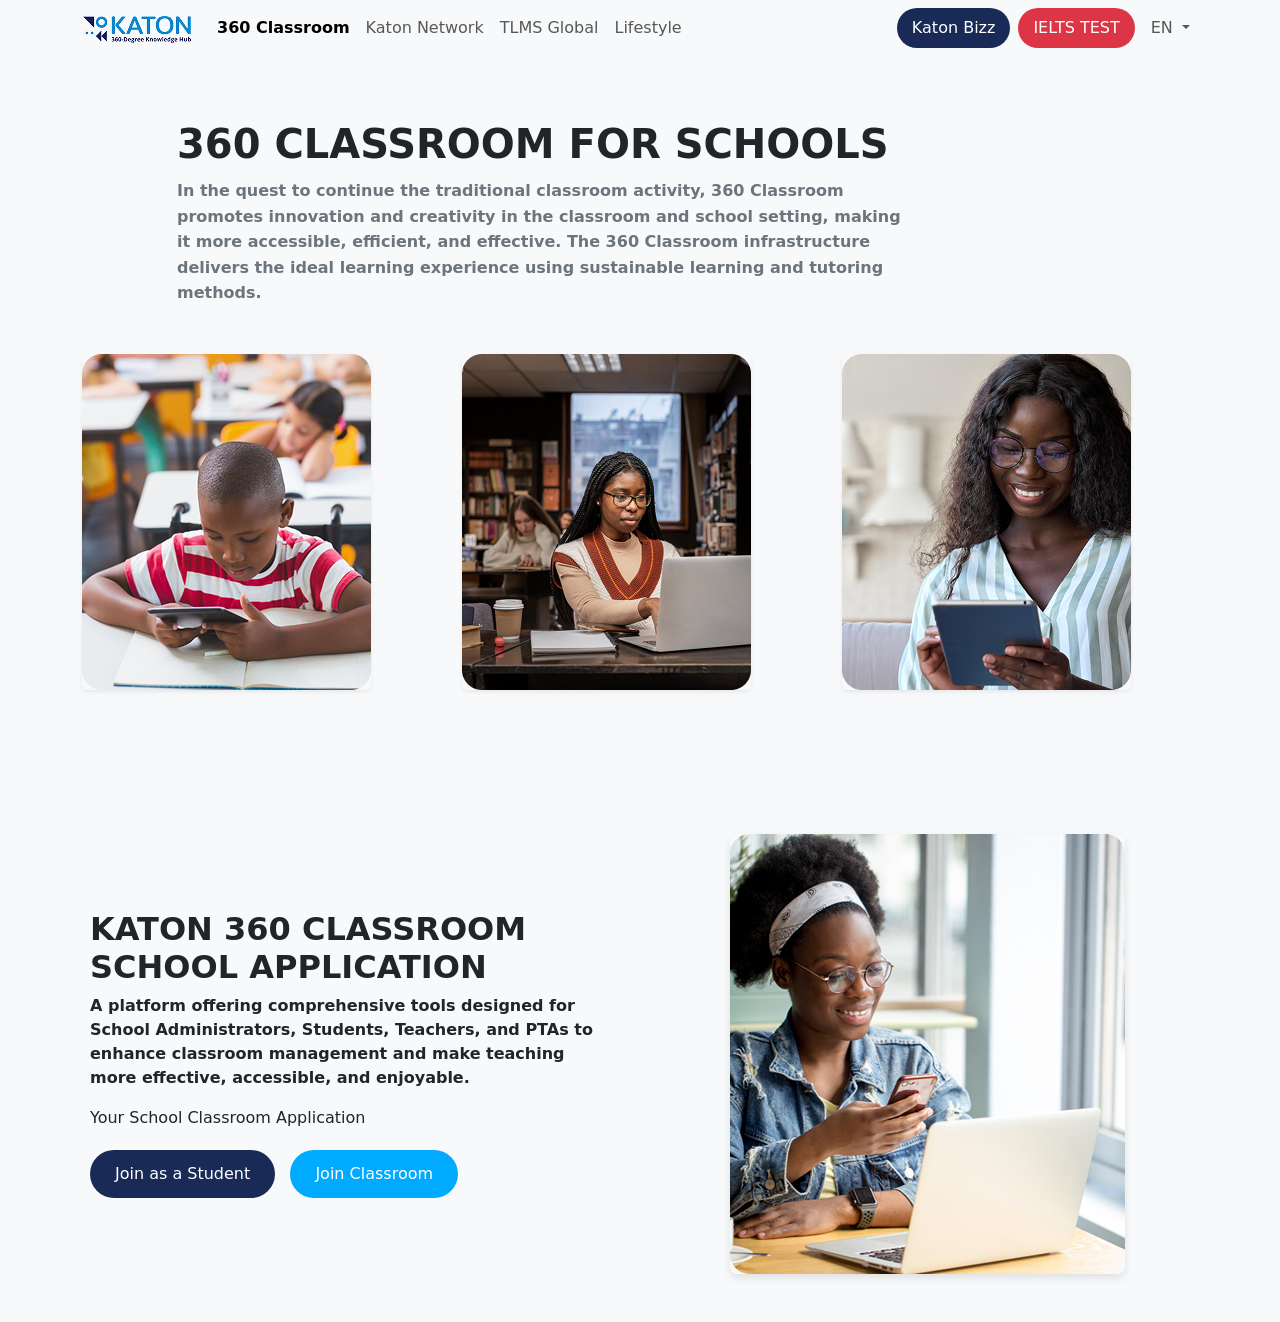
==== index.html @ 0f3f7c0f "Add 360-degree classroom feature to Katon School Application" ====
<!DOCTYPE html>
<html lang="en">
<head>
    <meta charset="UTF-8">
    <meta name="viewport" content="width=device-width, initial-scale=1.0">
    <title>360 Classroom for Schools</title>
    <link href="https://cdn.jsdelivr.net/npm/bootstrap@5.3.0/dist/css/bootstrap.min.css" rel="stylesheet">
    <link rel="stylesheet" href="index.css">
</head>
<body>
<nav class="navbar navbar-expand-lg navbar-light bg-light fixed-top">
        <div class="container">
            <a class="navbar-brand" href="#">
                <img src="images/katon.png" alt="KATON Logo" height="27">
            </a>
            <button class="navbar-toggler" type="button" data-bs-toggle="collapse" data-bs-target="#navbarNav" aria-controls="navbarNav" aria-expanded="false" aria-label="Toggle navigation">
                <span class="navbar-toggler-icon"></span>
            </button>
            <div class="collapse navbar-collapse" id="navbarNav">
                <ul class="navbar-nav me-auto">
                    <li class="nav-item">
                        <a class="nav-link active" aria-current="page" href="360-classroom.html"><strong>360 Classroom</strong></a>
                    </li>
                    <li class="nav-item">
                        <a class="nav-link" href="katon-network.html">Katon Network</a>
                    </li>
                    <li class="nav-item">
                        <a class="nav-link" href="tlms-global.html">TLMS Global</a>
                    </li>
                    <li class="nav-item">
                        <a class="nav-link" href="lifestyle.html">Lifestyle</a>
                    </li>
                </ul>
                <ul class="navbar-nav">
                    <li class="nav-item">
                        <a class="nav-link" style="background-color: #192a56; color: white; border-radius: 25px; padding: 8px 15px;" href="#">Katon Bizz</a>
                    </li>
                    <li class="nav-item ms-2">
                        <a class="nav-link" style="background-color: #dc3545; color: white; border-radius: 25px; padding: 8px 15px;" href="#">IELTS TEST</a>
                    </li>
                    
                    <li class="nav-item dropdown ms-2">
                        <a class="nav-link dropdown-toggle" href="#" id="navbarDropdownLang" role="button" data-bs-toggle="dropdown" aria-expanded="false">
                            EN
                        </a>
                        <ul class="dropdown-menu" aria-labelledby="navbarDropdownLang">
                            <li><a class="dropdown-item" href="#">ENGLISH</a></li>
                            <li><a class="dropdown-item" href="#">FRENCH</a></li>
                            <li><a class="dropdown-item" href="#">PORTUGUESE</a></li>
                        </ul>
                    </li>
                </ul>
            </div>
        </div>
    </nav>
    <section class="katon-hero py-5">
        <div class="decorative-elements">
            <div class="container mt-5 pt-4">
              <div class="row">
                <div class="col-md-8 offset-md-1" style="display: flex; flex-direction: column; justify-content: center;">
                  <h1 class="display-4 fw-bold" style="font-size: 2.5rem; margin-bottom: 10px;">360 CLASSROOM FOR SCHOOLS</h1>
                  <p class="fw-bold" style="color: #6c757d; line-height: 1.6; margin-bottom: 0; max-width: 100%;">In the quest to continue the traditional classroom activity, 360 Classroom promotes innovation and creativity in the classroom and school setting, making it more accessible, efficient, and effective. The 360 Classroom infrastructure delivers the ideal learning experience using sustainable learning and tutoring methods.</p>
                </div>
              </div>
            </div>
          
            <div class="dot dot-red"></div>
            <div class="dot dot-blue"></div>
            <div class="dot dot-yellow"></div>
            <div class="dot dot-purple"></div>
            <div class="star"><i class="bi bi-star-fill"></i></div> <div class="chat-bubble"><i class="bi bi-chat-dots-fill"></i></div> </div>
          
          <div class="container py-5">
            <div class="row row-cols-1 row-cols-md-3 g-4">
              <div class="col">
                <img src="images/digital learning.png" alt="Classroom Activity 1" class="img-fluid rounded shadow-sm" style="border-radius: 10px; box-shadow: 0 0 10px rgba(0, 0, 0, 0.1);">
              </div>
              <div class="col">
                <img src="images/studymode .png" alt="Classroom Activity 2" class="img-fluid rounded shadow-sm" style="border-radius: 10px; box-shadow: 0 0 10px rgba(0, 0, 0, 0.1);">
              </div>
              <div class="col">
                <img src="images/digital device .png" alt="Classroom Activity 3" class="img-fluid rounded shadow-sm" style="border-radius: 10px; box-shadow: 0 0 10px rgba(0, 0, 0, 0.1);">
              </div>
            </div>
          </div>
          </section>

    <section class="katon-hero py-5">
        <div class="container">
            <div class="katon-hero-content">
                <div class="katon-hero-text">
                    <h2 class="fw-bold">KATON 360 CLASSROOM SCHOOL APPLICATION</h2>
                    <p class="fw-bold">A platform offering comprehensive tools designed for School Administrators, Students, Teachers, and PTAs to enhance classroom management and make teaching more effective, accessible, and enjoyable.</p>
                    <p>Your School Classroom Application</p>
                    <div class="katon-hero-buttons">
                        <a href="#" class="button student-button">Join as a Student</a>
                        <a href="#" class="button classroom-button">Join Classroom</a>
                    </div>
                </div>
                <div class="katon-hero-image">
                    <img src="images/techconnect.png" alt="Katon 360 Classroom Application">
                </div>
            </div>
        </div>
    </section> 
    

        <script src="script.js"></script>
    


    <script src="https://cdn.jsdelivr.net/npm/bootstrap@5.3.0/dist/js/bootstrap.bundle.min.js"></script>
</body>
</html>
---- index.css ----
@media (max-width: 991.98px) {
    .navbar-expand-lg .navbar-toggler {
        display: block;
    }

    .navbar-collapse {
        display: none !important; 
        position: absolute;
        top: 100%;
        left: 0;
        width: 100%;
        background-color: #f8f9fa;
        box-shadow: 0 8px 16px rgba(0, 0, 0, 0.1);
        z-index: 1000;
    }

    .navbar-collapse.show {
        display: block !important;
    }

    .navbar-nav {
        flex-direction: column;
    }

    .navbar-nav.me-auto {
        margin-right: 0 !important;
        margin-bottom: 1rem;
    }

    .navbar-nav .nav-item {
        margin-left: 0;
        border-bottom: 1px solid #eee;
    }

    .navbar-nav .nav-link {
        padding: 0.75rem 1rem;
    }

    .navbar-nav:last-child {
        margin-left: 0 !important;
    }

    .navbar-nav:last-child .nav-item {
        margin-left: 0;
        margin-bottom: 0.5rem;
    }

    .dropdown-menu {
        position: static;
        border: none;
        box-shadow: none;
        padding-left: 1rem;
    }

    .ms-2 {
        margin-left: 0 !important;
    }

    .mt-5 {
        margin-top: 1rem !important; 
    }

    .pt-4 {
        padding-top: 0 !important; 
    }

    .row {
        flex-direction: column; 
    }

    .col-md-8 {
        width: 100%;
    }

    .offset-md-1 {
        margin-left: 0;
    }

    .display-4 {
        font-size: 2rem !important;
    }
}

/* 360classroom media query */


/* Media query for small screens (phones - below 768px) */
@media (max-width: 767.98px) {
    .container.py-5 {
        padding-top: 1.5rem !important;
        padding-bottom: 1.5rem !important;
    }

    .row.row-cols-1 > .col {
        width: 100%;
    }
}

/* Media query for medium screens (tablets - 768px and up) */
@media (min-width: 768px) and (max-width: 991.98px) {
    .row.row-cols-md-3 > .col {
        width: calc(100% / 2); /* Display 2 columns on medium screens */
        flex: 0 0 auto;
    }
}

/* Media query for large screens (desktops - 992px and up) */
@media (min-width: 992px) {
    .row.row-cols-md-3 > .col {
        width: calc(100% / 3);
        flex: 0 0 auto;
    }
}

/* Katon 360 classroom school application */



.navbar-nav .nav-link.active {
    color: black !important;
}
@media (max-width: 992px) {
    .offset-md-1 {
        margin-left: 0 !important;
    }
    .col-md-8 {
        width: 100% !important;
    }
    .container.mt-5.pt-4 .row .col-md-8 {
        margin-top: 60px;
        padding-left: 15px;
        padding-right: 15px;
    }
    .container.mt-5.pt-4 .row .col-md-8,
    .container.mt-5.pt-4 .row .col-md-8 > div {
        width: 100% !important;
        margin-left: 0 !important;
        margin-right: 0 !important;
        height: auto !important;
        display: block !important;
        text-align: center;
    }
    .container.mt-5.pt-4 .row .col-md-8 h1 {
        font-size: 2rem !important;
    }
    .container.mt-5.pt-4 .row .col-md-8 p {
        font-size: 0.9rem !important;
    }
}
@media (max-width: 768px) {
    .row-cols-md-3 {
        grid-template-columns: repeat(2, 1fr);
    }
    .katon-hero {
        padding: 30px 0;
    }
    .katon-hero-content {
        flex-direction: column;
        text-align: center;
    }
    .katon-hero-text {
        padding-right: 0;
        margin-bottom: 20px;
    }
    .katon-hero-image {
        max-width: 100%;
    }
    .katon-hero-buttons {
        text-align: center;
    }
    .katon-hero-buttons .button {
        display: block;
        width: 200px;
        margin: 10px auto;
    }
}
@media (max-width: 576px) {
    .row-cols-md-3 {
        grid-template-columns: 1fr;
    }
}
.katon-hero {
    background-color: #f8f9fa;
    padding: 50px 0;
}
.katon-hero-content {
    max-width: 1100px;
    margin: 0 auto;
    display: flex;
    align-items: center;
    justify-content: space-between;
    gap: 30px;
}
.katon-hero-text {
    flex: 1;
    padding-right: 20px;
}
.katon-hero-image {
    flex: 1;
    text-align: center;
}
.katon-hero-image img {
    max-width: 80%;
    height: auto;
    border-radius: 8px;
    box-shadow: 0 4px 8px rgba(0, 0, 0, 0.1);
}
.katon-hero-buttons {
    margin-top: 20px;
}
.katon-hero-buttons .button {
    border: none;
    padding: 12px 25px;
    border-radius: 30px;
    font-size: 1em;
    cursor: pointer;
    color: white;
    text-decoration: none;
    display: inline-block;
    margin-right: 10px;
}
.katon-hero-buttons .student-button {
    background-color: #192a56;
}
.katon-hero-buttons .classroom-button {
    background-color: #00aaff;
}
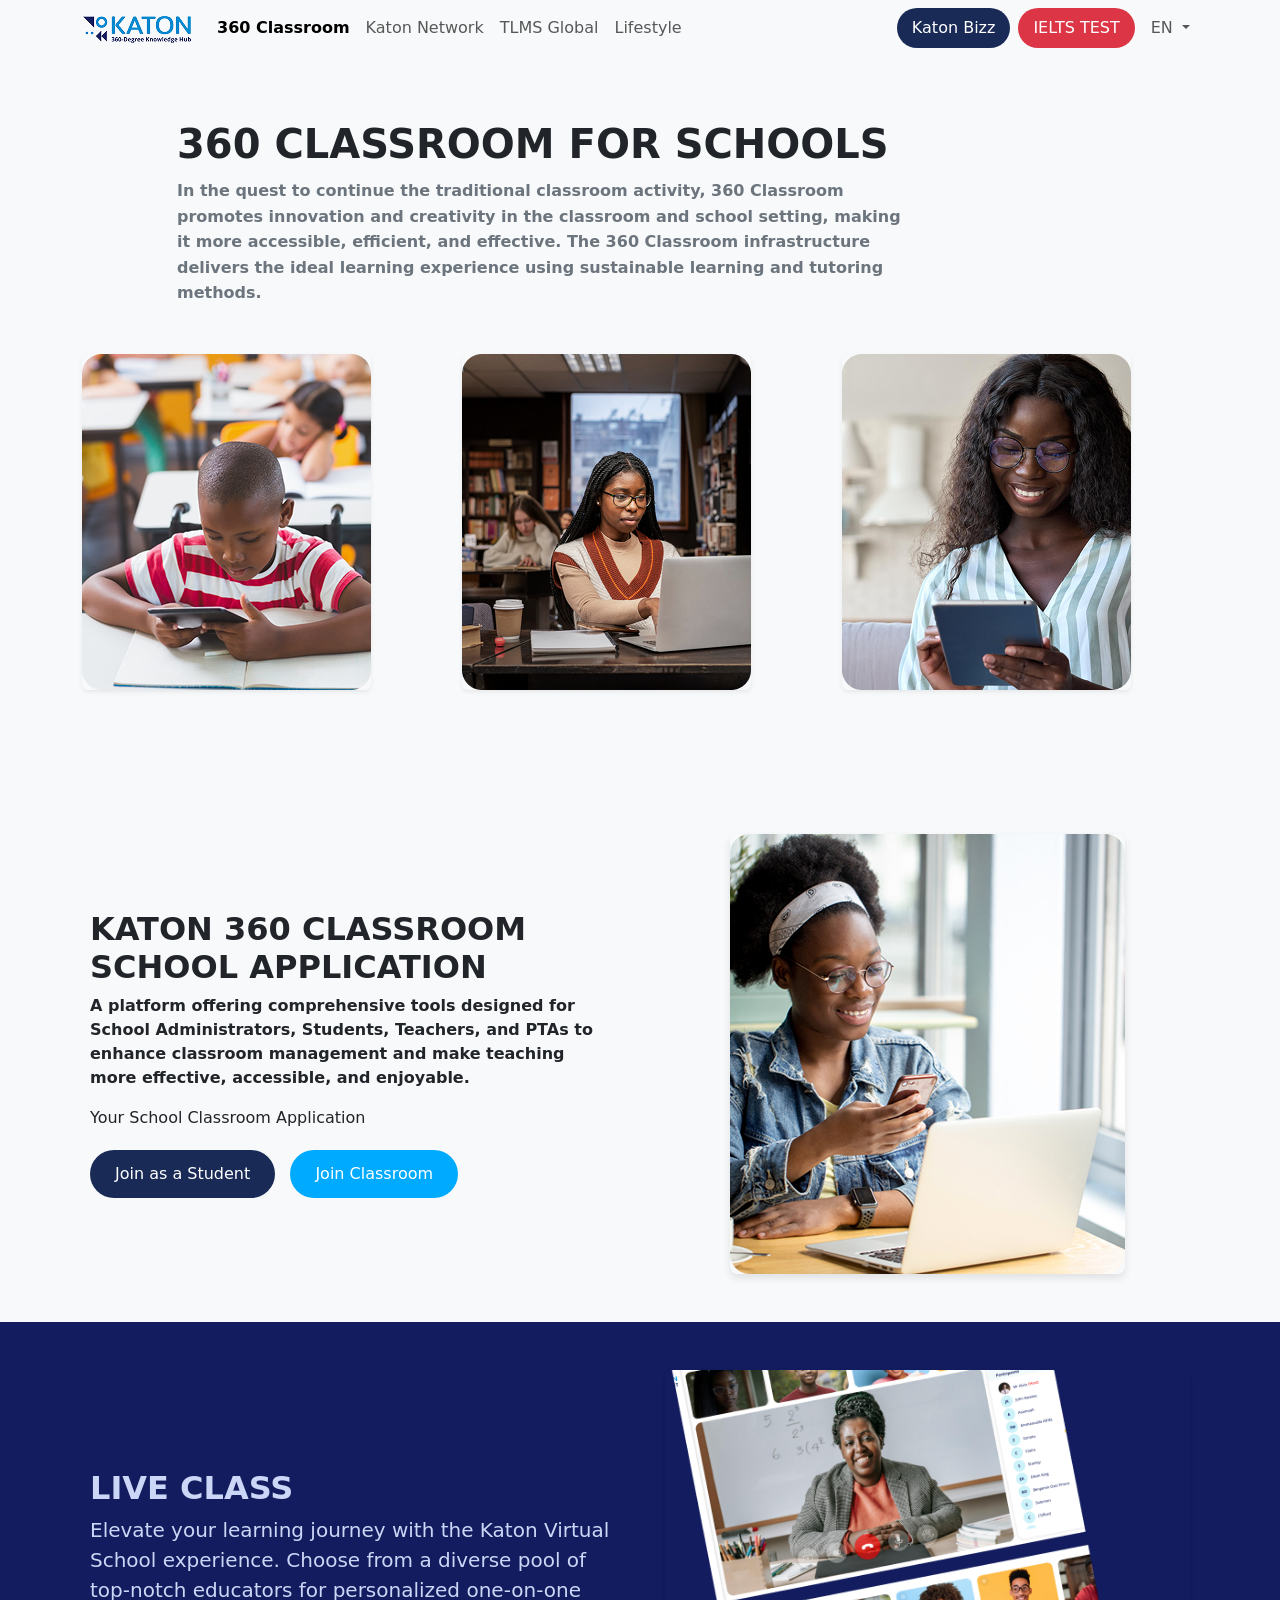
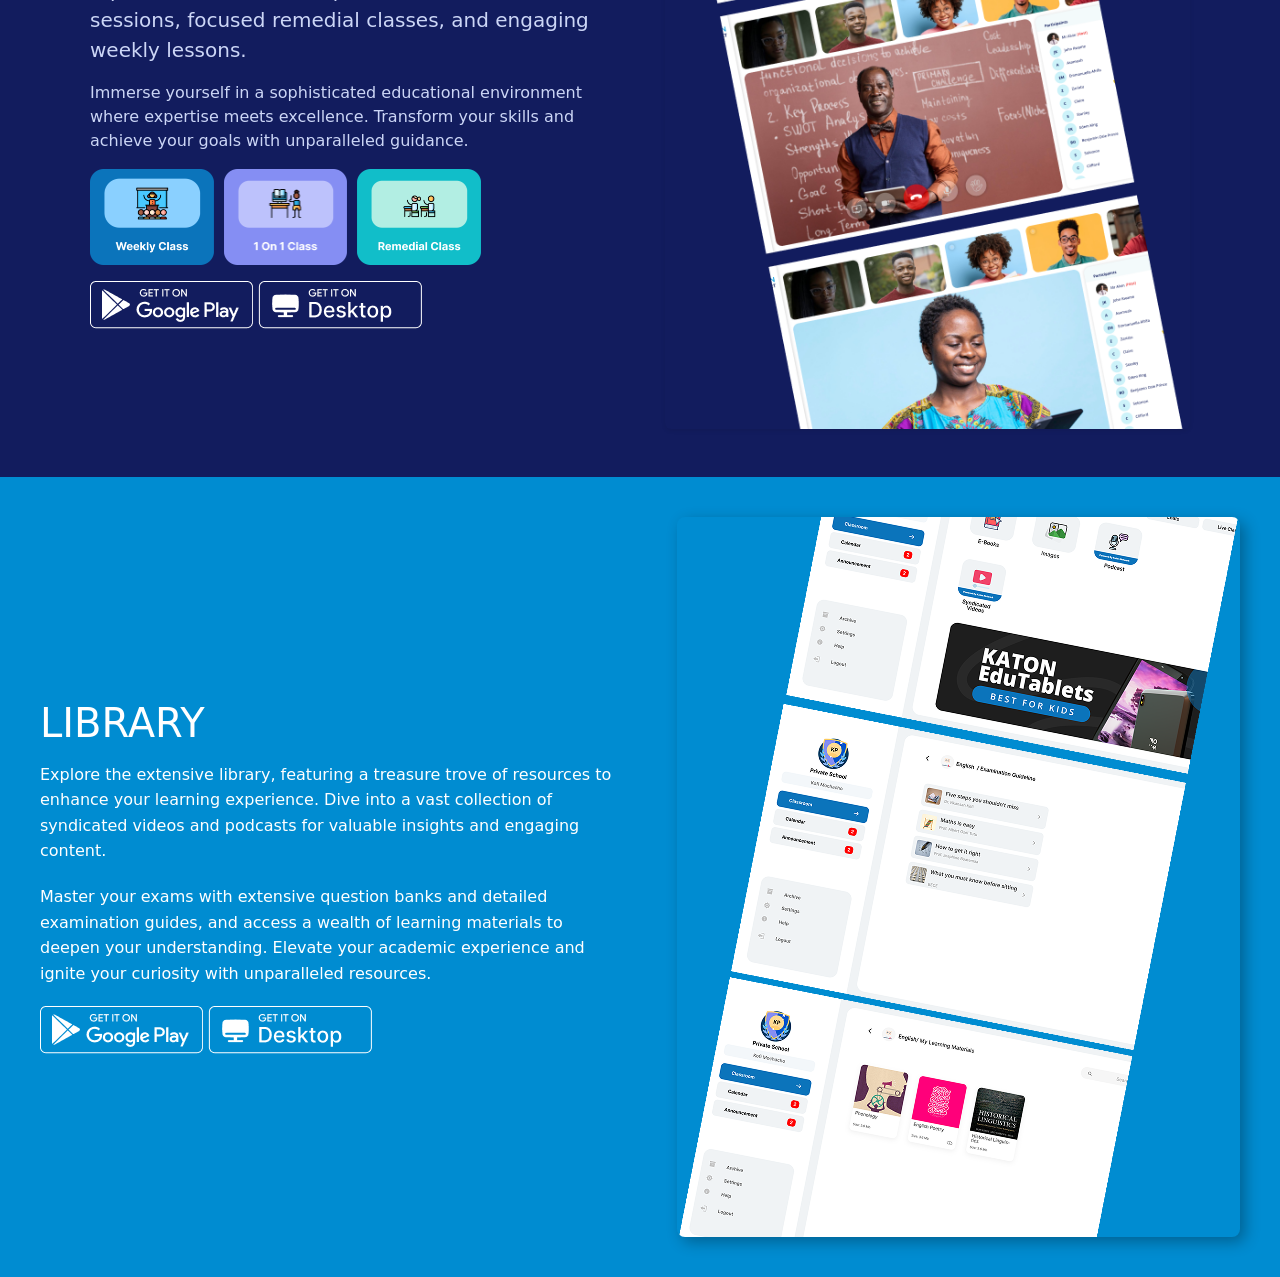
==== commit f0f7cfd0: "Added live class and library feature" ====
--- a/index.html
+++ b/index.html
@@ -1,4 +1,4 @@
-<!DOCTYPE html>
+ <!DOCTYPE html>
 <html lang="en">
 <head>
     <meta charset="UTF-8">
@@ -105,7 +105,55 @@
     </section> 
     
 
-        <script src="script.js"></script>
+    <section class="live-class-section py-5" style="background-color: #121C5E;">
+        <div class="live-class-container">
+            <div class="live-class-text">
+                <h2 class="fw-bold">LIVE CLASS</h2>
+                <p class="lead">Elevate your learning journey with the Katon Virtual School experience. Choose from a diverse pool of top-notch educators for personalized one-on-one sessions, focused remedial classes, and engaging weekly lessons.</p>
+                <p>Immerse yourself in a sophisticated educational environment where expertise meets excellence. Transform your skills and achieve your goals with unparalleled guidance.</p>
+                <div class="live-class-buttons">
+                    <img src="images/weekly class.png" alt="Weekly Class Icon" style="width: 123.53px; height: 96px; vertical-align: middle; margin-right: 5px;">
+                    <img src="images/onetoone.png" alt="One to One" style="width: 123.53px; height: 96px; vertical-align: middle; margin-right: 5px;">
+                    <img src="images/remedial.png" alt="Remedial Class" style="width: 123.53px; height: 96px; vertical-align: middle; margin-right: 5px;">
+                  
+                </div>
+                <div class="live-class-buttons mt-3">
+                    <img src="images/Google.png" alt="Get it on Google Play and Desktop" style="max-width: 300px; height: auto;">
+                    <img src="images/Desktop.png" alt="Get it on Google Play and Desktop" style="max-width: 300px; height: auto;">
+                </div>
+            </div>
+            <div class="live-class-image">
+                <img src="images/Mask group.png" alt="Live Class Mockup" class="img-fluid rounded shadow-sm">
+            </div>
+        </div>
+    </section>
+
+    
+
+    <section style="background-color: #008CD1; color: white; padding: 40px 20px; overflow: hidden;">
+        <div style="max-width: 1200px; margin: 0 auto; display: flex; align-items: center;">
+            <div style="flex: 1; padding-right: 30px;">
+                <h2 style="font-size: 2.5em; margin-bottom: 15px;">LIBRARY</h2>
+                <p style="line-height: 1.6; margin-bottom: 20px;">
+                    Explore the extensive library, featuring a treasure trove of resources to enhance your learning experience. Dive
+                    into a vast collection of syndicated videos and podcasts for valuable insights and engaging content.
+                </p>
+                <p style="line-height: 1.6; margin-bottom: 20px;">
+                    Master your exams with extensive question banks and detailed examination guides, and access a wealth of
+                    learning materials to deepen your understanding. Elevate your academic experience and ignite your
+                    curiosity with unparalleled resources.
+                </p>
+                <div style="margin-top: 20px;">
+                    <img src="images/Google.png" alt="Get it on Google Play and Desktop" style="max-width: 400px; height: auto;">
+                    <img src="images/Desktop.png" alt="Get it on Google Play and Desktop" style="max-width: 300px; height: auto;">
+                </div>
+            </div>
+            <div style="flex: 1; text-align: right;">
+                <img src="images/library.png" alt="Library Interface" style="max-width: 100%; height: auto; border-radius: 8px; box-shadow: 5px 5px 15px rgba(0, 0, 0, 0.3);">
+            </div>
+        </div>
+    </section>
+    <script src="script.js"></script>
     
 
 
--- a/index.css
+++ b/index.css
@@ -226,3 +226,124 @@
     background-color: #00aaff;
 }
 
+.live-class-section {
+    padding: 60px 0;
+    background-color: #0a192f; 
+    color: #ccd6f6;
+}
+
+.live-class-container {
+    max-width: 1100px;
+    margin: 0 auto;
+    display: flex;
+    align-items: center;
+    justify-content: space-between;
+    gap: 30px;
+}
+
+.live-class-text {
+    flex: 1;
+    padding-right: 20px;
+}
+
+.live-class-image {
+    flex: 1;
+    text-align: center;
+}
+
+.live-class-image img {
+    max-width: 100%;
+    height: auto;
+    border-radius: 8px;
+    box-shadow: 0 4px 8px rgba(0, 0, 0, 0.2);
+}
+
+.live-class-buttons a {
+    display: inline-block;
+    margin-right: 10px;
+    margin-top: 15px;
+    text-decoration: none;
+    color: #ccd6f6;
+    border: 1px solid #64ffda;
+    padding: 10px 20px;
+    border-radius: 5px;
+}
+
+.live-class-buttons a:hover {
+    background-color: rgba(100, 255, 218, 0.1);
+}
+
+@media (max-width: 768px) {
+    .live-class-container {
+        flex-direction: column;
+        text-align: center;
+    }
+    .live-class-text {
+        padding-right: 0;
+        margin-bottom: 30px;
+    }
+    .live-class-buttons {
+        text-align: center;
+    }
+    .live-class-buttons a {
+        display: block;
+        width: 200px;
+        margin: 10px auto;
+    }
+}
+ /* library */
+ /* Styles for smaller screens  */
+@media (max-width: 768px) {
+    section {
+      padding: 30px 15px;
+    }
+  
+    .container { 
+      flex-direction: column; 
+      align-items: center; 
+    }
+  
+    .text-column { 
+      padding-right: 0; 
+      text-align: center; 
+      margin-bottom: 30px;
+    }
+  
+    .text-column h2 {
+      font-size: 2em; 
+    }
+  
+    .image-column { 
+      text-align: center; 
+    }
+  
+    .app-badges img {
+      max-width: 80%;
+      height: auto;
+      margin: 5px; 
+    }
+  
+    .library-image img {
+      max-width: 80%; 
+      height: auto;
+    }
+  }
+  
+  /* Styles for even smaller screens  */
+  @media (max-width: 576px) {
+    section {
+      padding: 20px 10px; 
+    }
+  
+    .text-column h2 {
+      font-size: 1.75em;
+    }
+  
+    .app-badges img {
+      max-width: 95%;
+    }
+  
+    .library-image img {
+      max-width: 95%; 
+    }
+  }
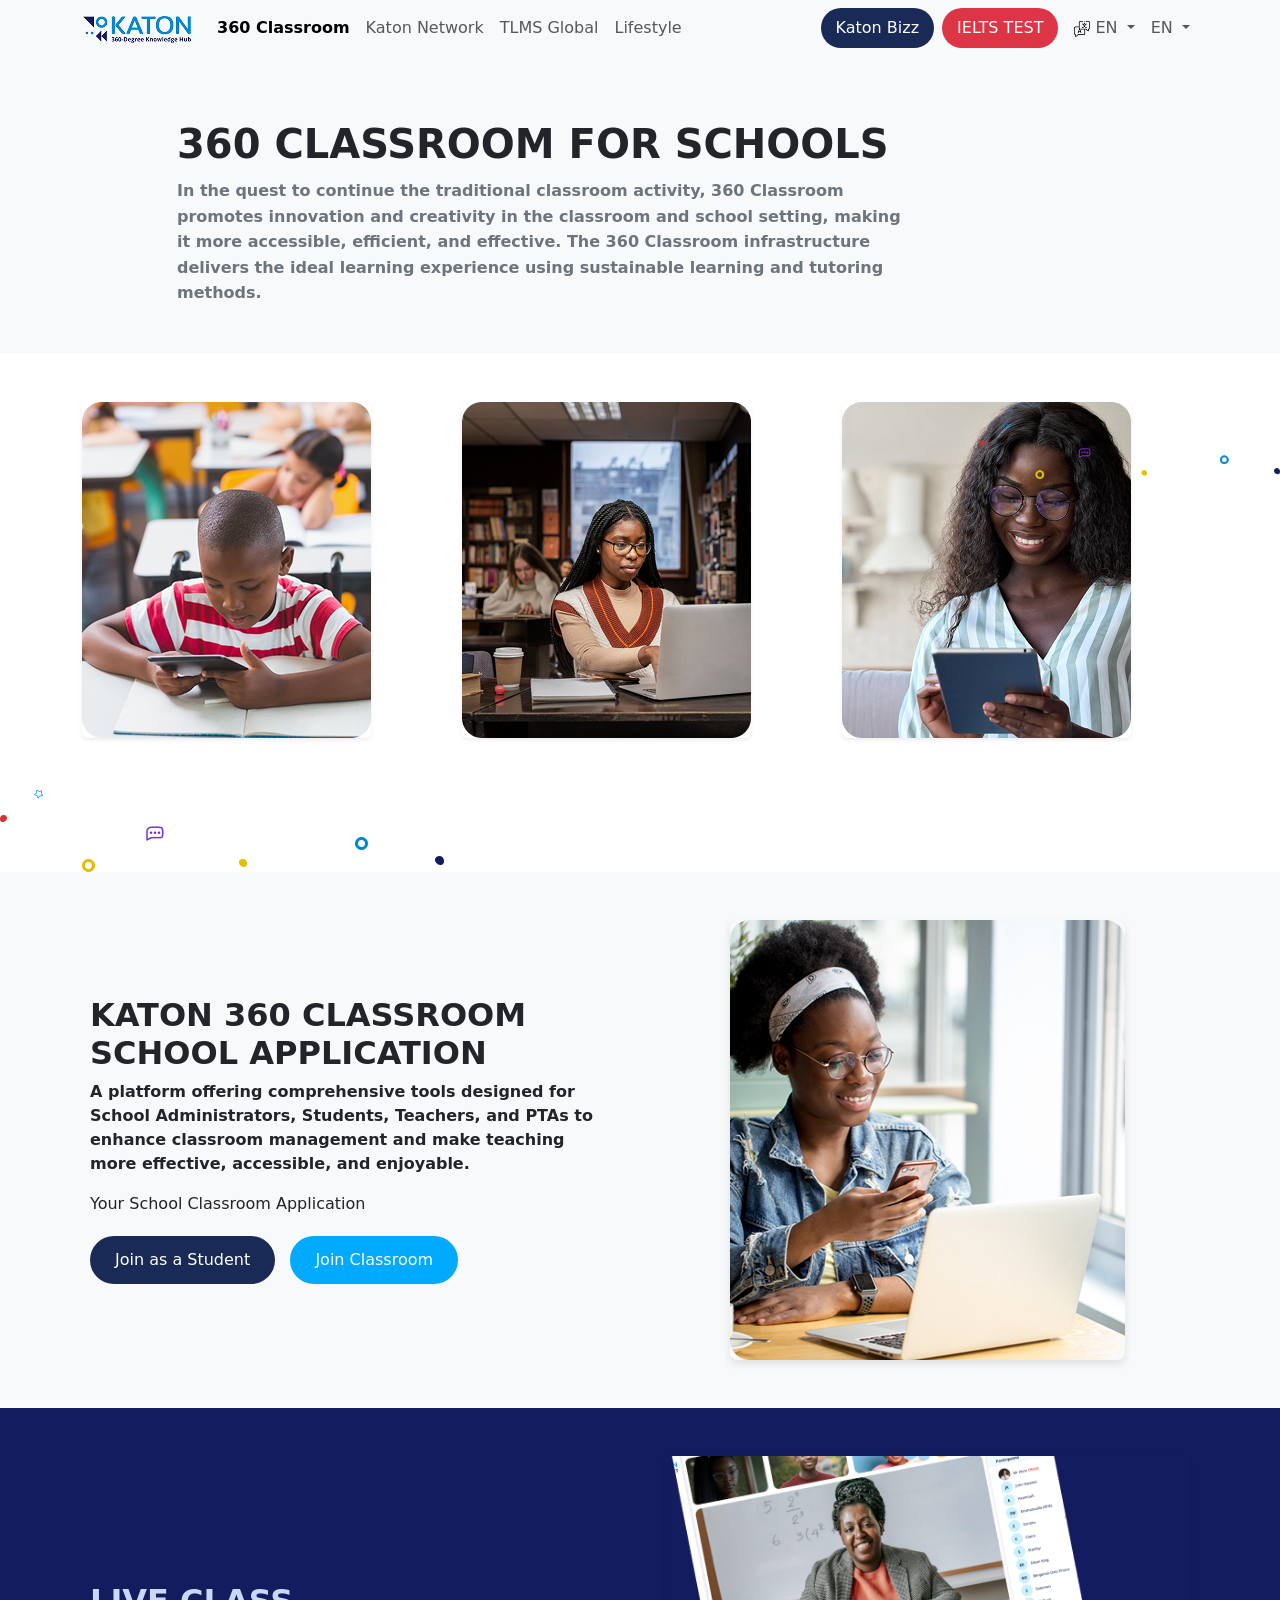
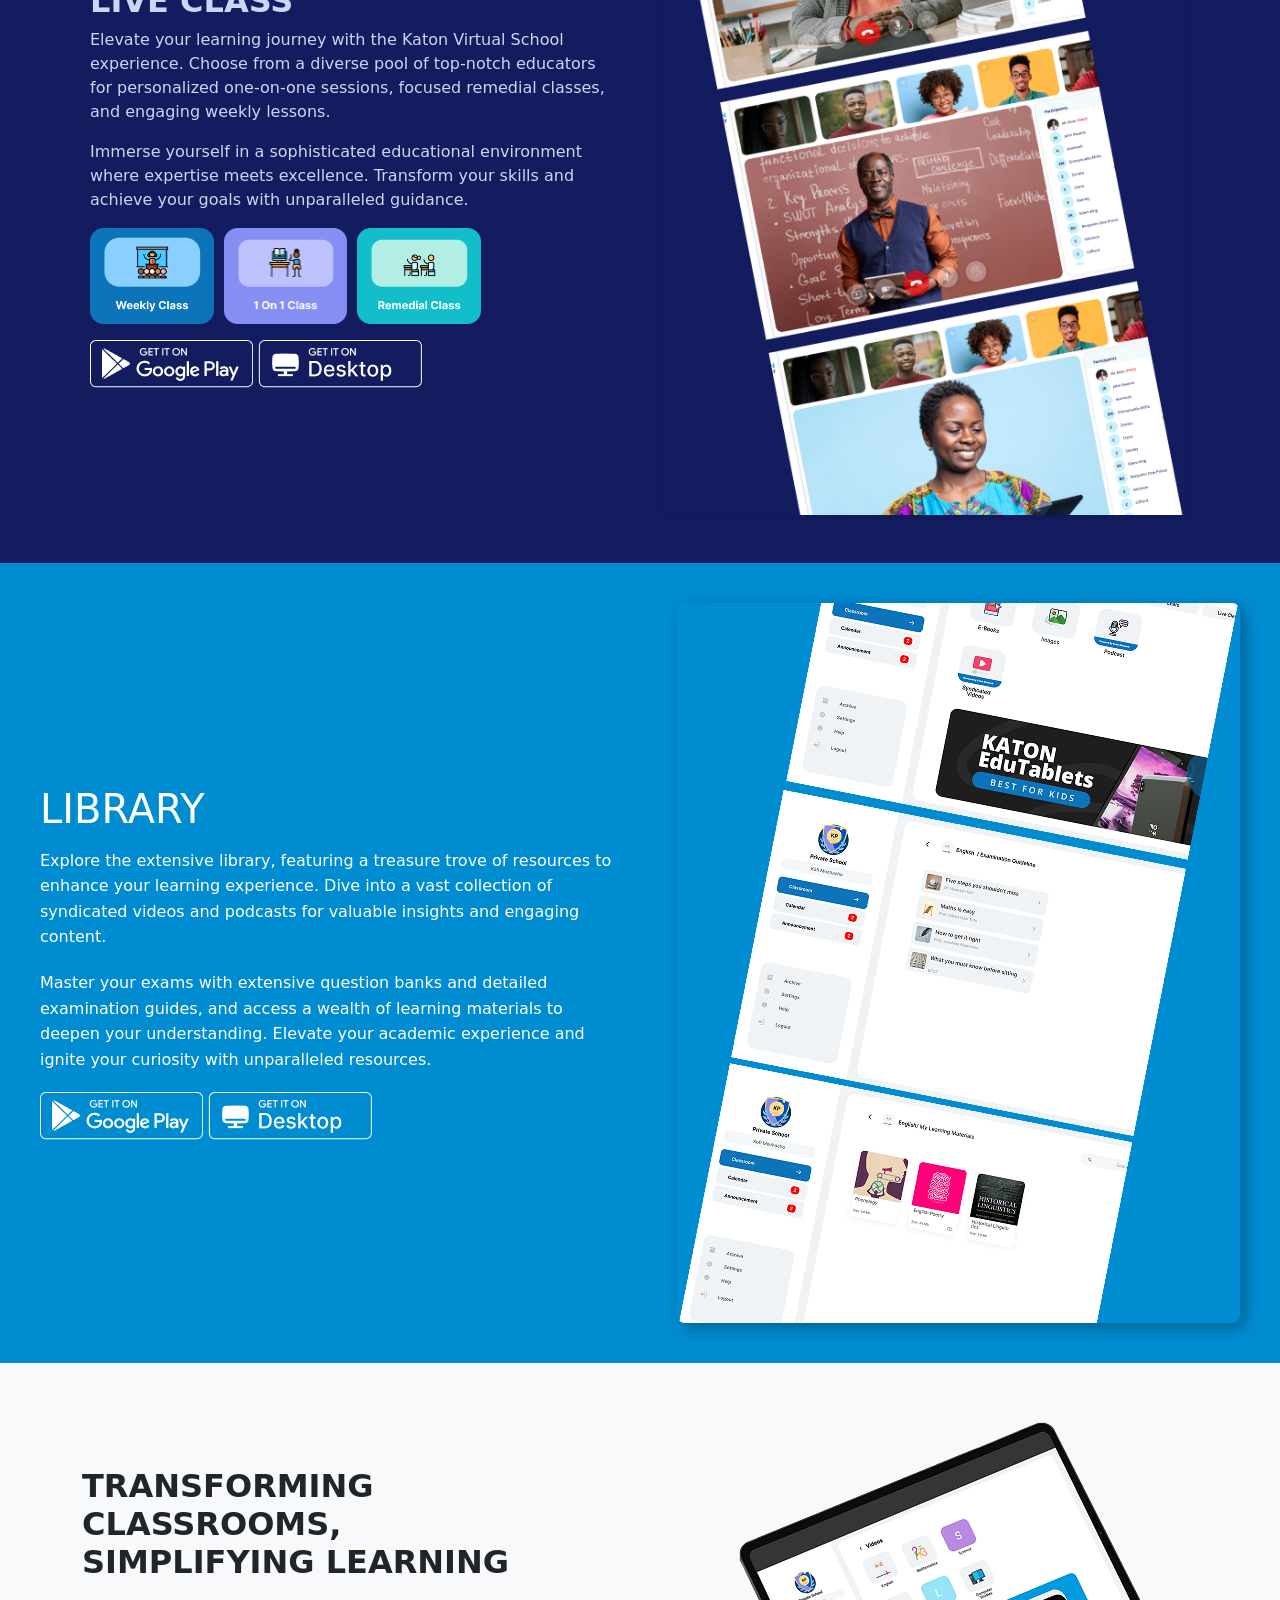
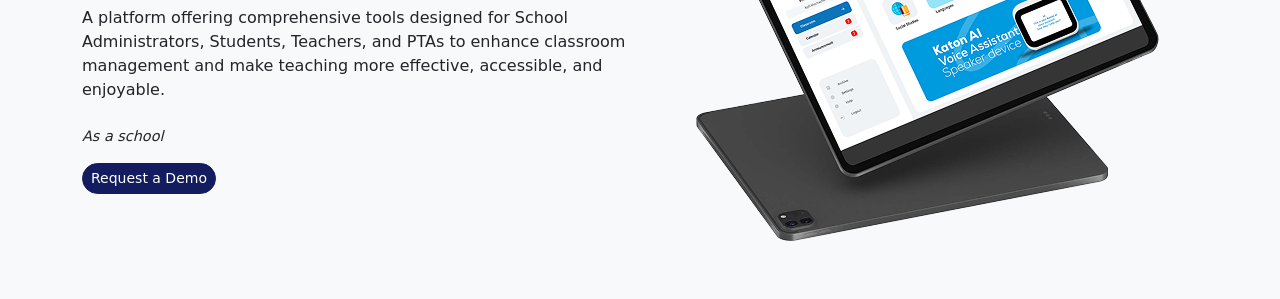
==== commit 7b04f97c: "Transforming Classroom" ====
--- a/index.html
+++ b/index.html
@@ -32,43 +32,56 @@
                     </li>
                 </ul>
                 <ul class="navbar-nav">
-                    <li class="nav-item">
+                     <li class="nav-item">
                         <a class="nav-link" style="background-color: #192a56; color: white; border-radius: 25px; padding: 8px 15px;" href="#">Katon Bizz</a>
-                    </li>
-                    <li class="nav-item ms-2">
+                    </li> 
+                     <li class="nav-item ms-2">
                         <a class="nav-link" style="background-color: #dc3545; color: white; border-radius: 25px; padding: 8px 15px;" href="#">IELTS TEST</a>
-                    </li>
-                    
+                    </li>  
+                   
                     <li class="nav-item dropdown ms-2">
                         <a class="nav-link dropdown-toggle" href="#" id="navbarDropdownLang" role="button" data-bs-toggle="dropdown" aria-expanded="false">
-                            EN
+                            <img src="images/Enicon.png" alt="Language" > EN
                         </a>
-                        <ul class="dropdown-menu" aria-labelledby="navbarDropdownLang">
-                            <li><a class="dropdown-item" href="#">ENGLISH</a></li>
-                            <li><a class="dropdown-item" href="#">FRENCH</a></li>
-                            <li><a class="dropdown-item" href="#">PORTUGUESE</a></li>
-                        </ul>
+                    </li>
+                    
+                        </a>
+                        <li class="nav-item dropdown">
+                            <a class="nav-link dropdown-toggle" href="#" id="navbarDropdownLang" role="button" data-bs-toggle="dropdown" aria-expanded="false">
+                                EN <span class="dropdown-arrow"></span> <span class="visually-hidden">Language</span>
+                            </a>
+                            <ul class="dropdown-menu" aria-labelledby="navbarDropdownLang">
+                                <li><a class="dropdown-item" href="#">ENGLISH</a></li>
+                                <li><a class="dropdown-item" href="#">FRENCH</a></li>
+                                <li><a class="dropdown-item" href="#">PORTUGUESE</a></li>
+                            </ul>
+                        </li>
                     </li>
                 </ul>
             </div>
         </div>
     </nav>
+
+
     <section class="katon-hero py-5">
         <div class="decorative-elements">
             <div class="container mt-5 pt-4">
               <div class="row">
                 <div class="col-md-8 offset-md-1" style="display: flex; flex-direction: column; justify-content: center;">
+                    <img src="images/Icons.png" alt="Decorative Element" class="img-fluid position-absolute top-50 end-0 translate-middle-y" style="width: 300px;">
+
                   <h1 class="display-4 fw-bold" style="font-size: 2.5rem; margin-bottom: 10px;">360 CLASSROOM FOR SCHOOLS</h1>
                   <p class="fw-bold" style="color: #6c757d; line-height: 1.6; margin-bottom: 0; max-width: 100%;">In the quest to continue the traditional classroom activity, 360 Classroom promotes innovation and creativity in the classroom and school setting, making it more accessible, efficient, and effective. The 360 Classroom infrastructure delivers the ideal learning experience using sustainable learning and tutoring methods.</p>
                 </div>
               </div>
             </div>
           
-            <div class="dot dot-red"></div>
-            <div class="dot dot-blue"></div>
-            <div class="dot dot-yellow"></div>
-            <div class="dot dot-purple"></div>
-            <div class="star"><i class="bi bi-star-fill"></i></div> <div class="chat-bubble"><i class="bi bi-chat-dots-fill"></i></div> </div>
+            
+            
+                   
+            </section>
+
+            
           
           <div class="container py-5">
             <div class="row row-cols-1 row-cols-md-3 g-4">
@@ -83,6 +96,10 @@
               </div>
             </div>
           </div>
+          <img src="images/Icons.png" alt="Decorative Element" class="decorative-image">
+            
+         
+      </div>
           </section>
 
     <section class="katon-hero py-5">
@@ -153,6 +170,48 @@
             </div>
         </div>
     </section>
+
+
+
+
+
+
+    <!-- <section class="sec-2-work-with-1">
+        <div class="container37">
+            <div class="header25-cuit" id="transforming">
+                <div class="work-with-external-transforming"> TRANSFORMING CLASSROOMS, SIMPLIFYING LEARNING</div>
+                <div class="we-enable-secure"> A platform offering comprehensive tools designed for School
+                    Administrators, Students, Teachers, and PTAs to enhance classroom management and make teaching more
+                    effective, accessible, and enjoyable.</div>
+                <div class="as-school"> <i>As a school</i></div> <a class="katon-360-classroom-a"> <button class="cta47">
+                        <div class="book-a-recording"> Request a Demo</div>
+                    </button> </a>
+            </div>
+            <div class="arminit-image-container"> <img class="arminit-image" alt=""
+                    src="images/Transform.png"></div>
+        </div>
+    </section> -->
+    <section class="py-5 bg-light">
+        <div class="container">
+            <div class="row align-items-center">
+                <div class="col-md-6 text-center text-md-start">
+                    <h2 class="fw-bold display-6 mb-4" id="transforming" style="font-size: 2rem;">
+                        TRANSFORMING CLASSROOMS, <br>
+                        SIMPLIFYING LEARNING
+                    </h2>
+                    <p class="lead mb-4" style="font-size: 1rem;">
+                        A platform offering comprehensive tools designed for School Administrators, Students, Teachers, and PTAs
+                        to enhance classroom management and make teaching more effective, accessible, and enjoyable.
+                    </p>
+                    <p class="fst-italic mb-3" style="font-size: 0.9rem;">As a school</p>
+                    <a href="#" class="btn btn-primary btn-sm rounded-pill" style="background-color: #121C5E; border-color: #121C5E;">Request a Demo</a>
+                </div>
+                <div class="col-md-6 text-center">
+                    <img src="images/Transform.png" alt="Transforming Classrooms" class="img-fluid">
+                </div>
+            </div>
+        </div>
+    </section>
     <script src="script.js"></script>
     
 
--- a/index.css
+++ b/index.css
@@ -346,4 +346,56 @@
     .library-image img {
       max-width: 95%; 
     }
-  }+  }
+
+  /* Transforming */
+
+
+  /* For small screens (up to 767px) */
+@media (max-width: 767px) {
+    .text-center-text-md-start {
+        text-align: center !important;
+    }
+
+    .display-6 {
+        font-size: 1.75rem !important;
+    }
+
+    .lead {
+        font-size: 0.9rem !important; 
+    }
+
+    .fst-italic {
+        font-size: 0.8rem !important; 
+    }
+
+    .btn-sm {
+        font-size: 0.875rem !important;
+        padding: 0.25rem 0.5rem !important; 
+    }
+
+    .col-md-6:first-child {
+        margin-bottom: 30px; 
+    }
+}
+
+/* For medium screens (768px to 991px) */
+@media (min-width: 768px) and (max-width: 991px) {
+    .display-6 {
+        font-size: 1.8rem; 
+    }
+
+    .lead {
+        font-size: 0.95rem; 
+    }
+}
+
+@media (min-width: 992px) {
+    .display-6 {
+        font-size: 2rem; 
+    }
+
+    .lead {
+        font-size: 1rem;
+    }
+}
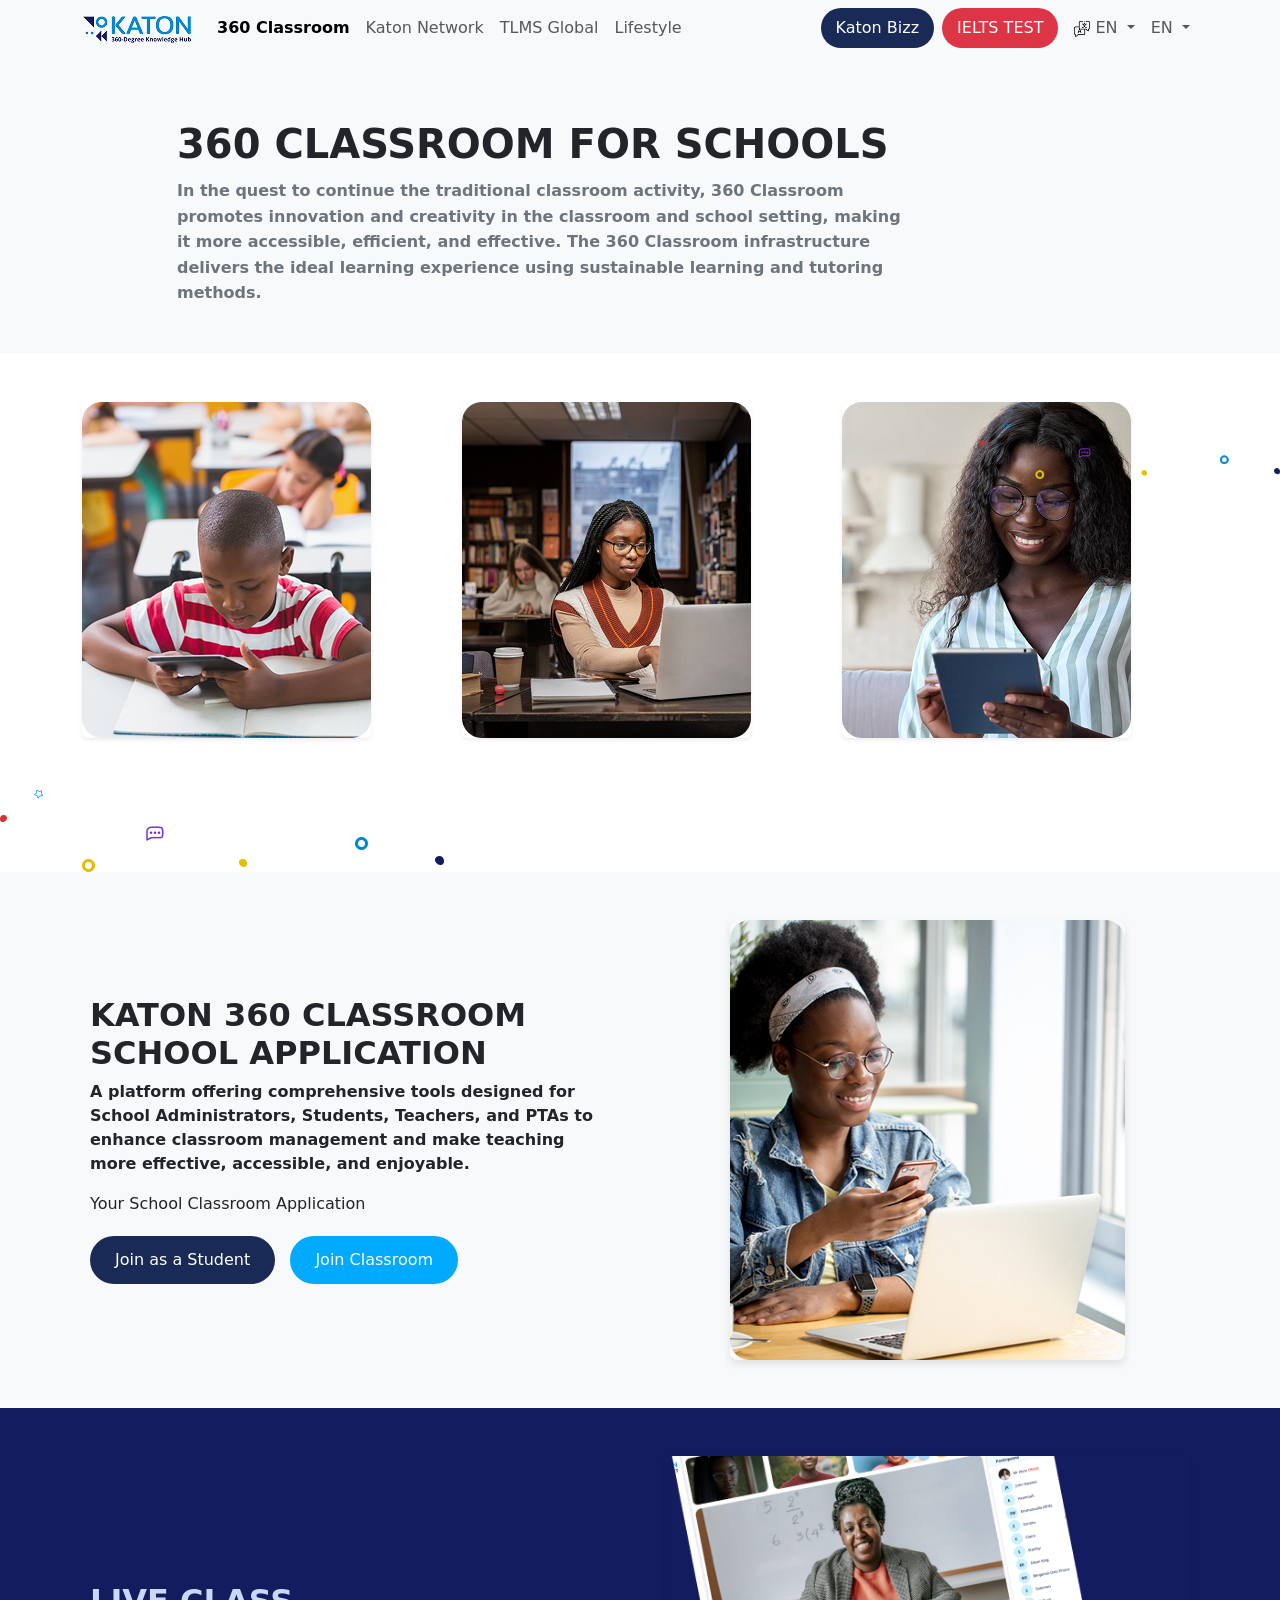
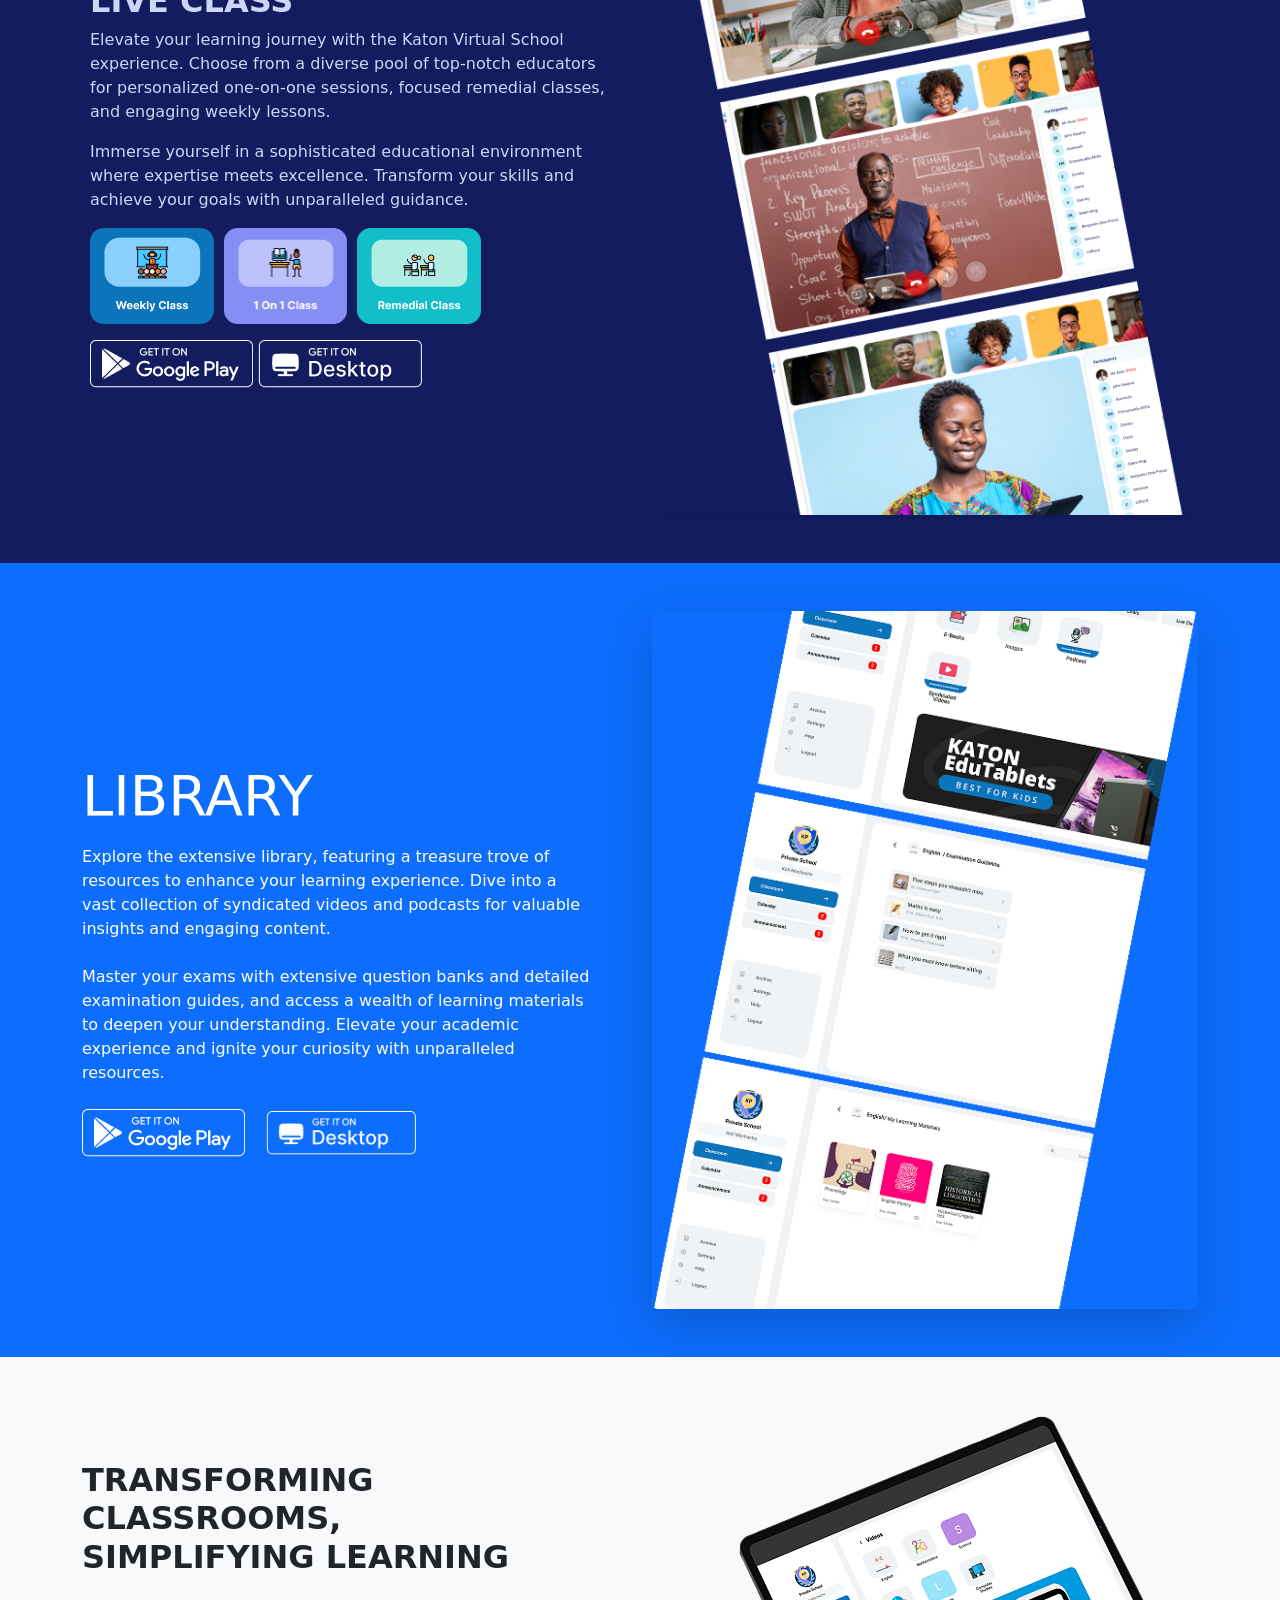
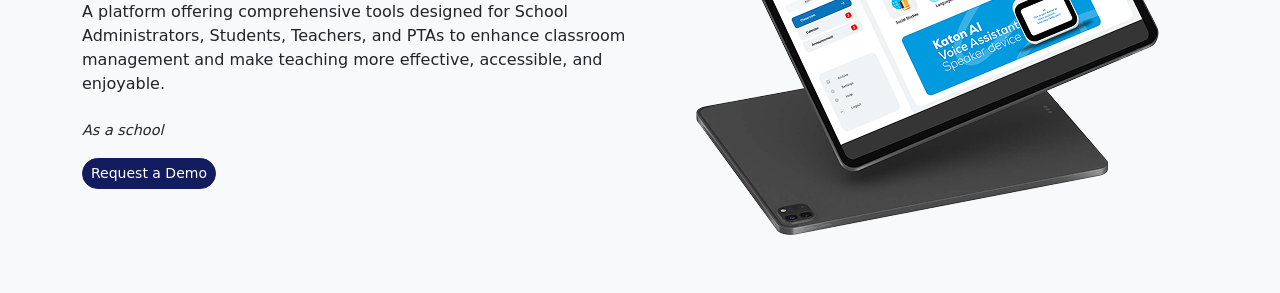
==== commit 49428337: "Inline Style fix" ====
--- a/index.html
+++ b/index.html
@@ -147,29 +147,33 @@
 
     
 
-    <section style="background-color: #008CD1; color: white; padding: 40px 20px; overflow: hidden;">
-        <div style="max-width: 1200px; margin: 0 auto; display: flex; align-items: center;">
-            <div style="flex: 1; padding-right: 30px;">
-                <h2 style="font-size: 2.5em; margin-bottom: 15px;">LIBRARY</h2>
-                <p style="line-height: 1.6; margin-bottom: 20px;">
-                    Explore the extensive library, featuring a treasure trove of resources to enhance your learning experience. Dive
-                    into a vast collection of syndicated videos and podcasts for valuable insights and engaging content.
-                </p>
-                <p style="line-height: 1.6; margin-bottom: 20px;">
-                    Master your exams with extensive question banks and detailed examination guides, and access a wealth of
-                    learning materials to deepen your understanding. Elevate your academic experience and ignite your
-                    curiosity with unparalleled resources.
-                </p>
-                <div style="margin-top: 20px;">
-                    <img src="images/Google.png" alt="Get it on Google Play and Desktop" style="max-width: 400px; height: auto;">
-                    <img src="images/Desktop.png" alt="Get it on Google Play and Desktop" style="max-width: 300px; height: auto;">
-                </div>
-            </div>
-            <div style="flex: 1; text-align: right;">
-                <img src="images/library.png" alt="Library Interface" style="max-width: 100%; height: auto; border-radius: 8px; box-shadow: 5px 5px 15px rgba(0, 0, 0, 0.3);">
+    <section class="bg-primary text-white py-5 overflow-hidden">
+        <div class="container">
+            <div class="row align-items-center">
+                <div class="col-md-6 pe-md-5">
+                    <h2 class="display-4 mb-3">LIBRARY</h2>
+                    <p class="lead mb-4">
+                        Explore the extensive library, featuring a treasure trove of resources to enhance your learning experience. Dive
+                        into a vast collection of syndicated videos and podcasts for valuable insights and engaging content.
+                    </p>
+                    <p class="lead mb-4">
+                        Master your exams with extensive question banks and detailed examination guides, and access a wealth of
+                        learning materials to deepen your understanding. Elevate your academic experience and ignite your
+                        curiosity with unparalleled resources.
+                    </p>
+                    <div class="mt-4">
+                        <img src="images/Google.png" alt="Get it on Google Play and Desktop" class="img-fluid me-3" style="max-width: 200px;">
+                        <img src="images/Desktop.png" alt="Get it on Google Play and Desktop" class="img-fluid" style="max-width: 150px;">
+                    </div>
+                </div>
+                <div class="col-md-6 text-md-end">
+                    <img src="images/library.png" alt="Library Interface" class="img-fluid rounded shadow-lg" style="max-width: 100%;">
+                </div>
             </div>
         </div>
     </section>
+    
+   
 
 
 
